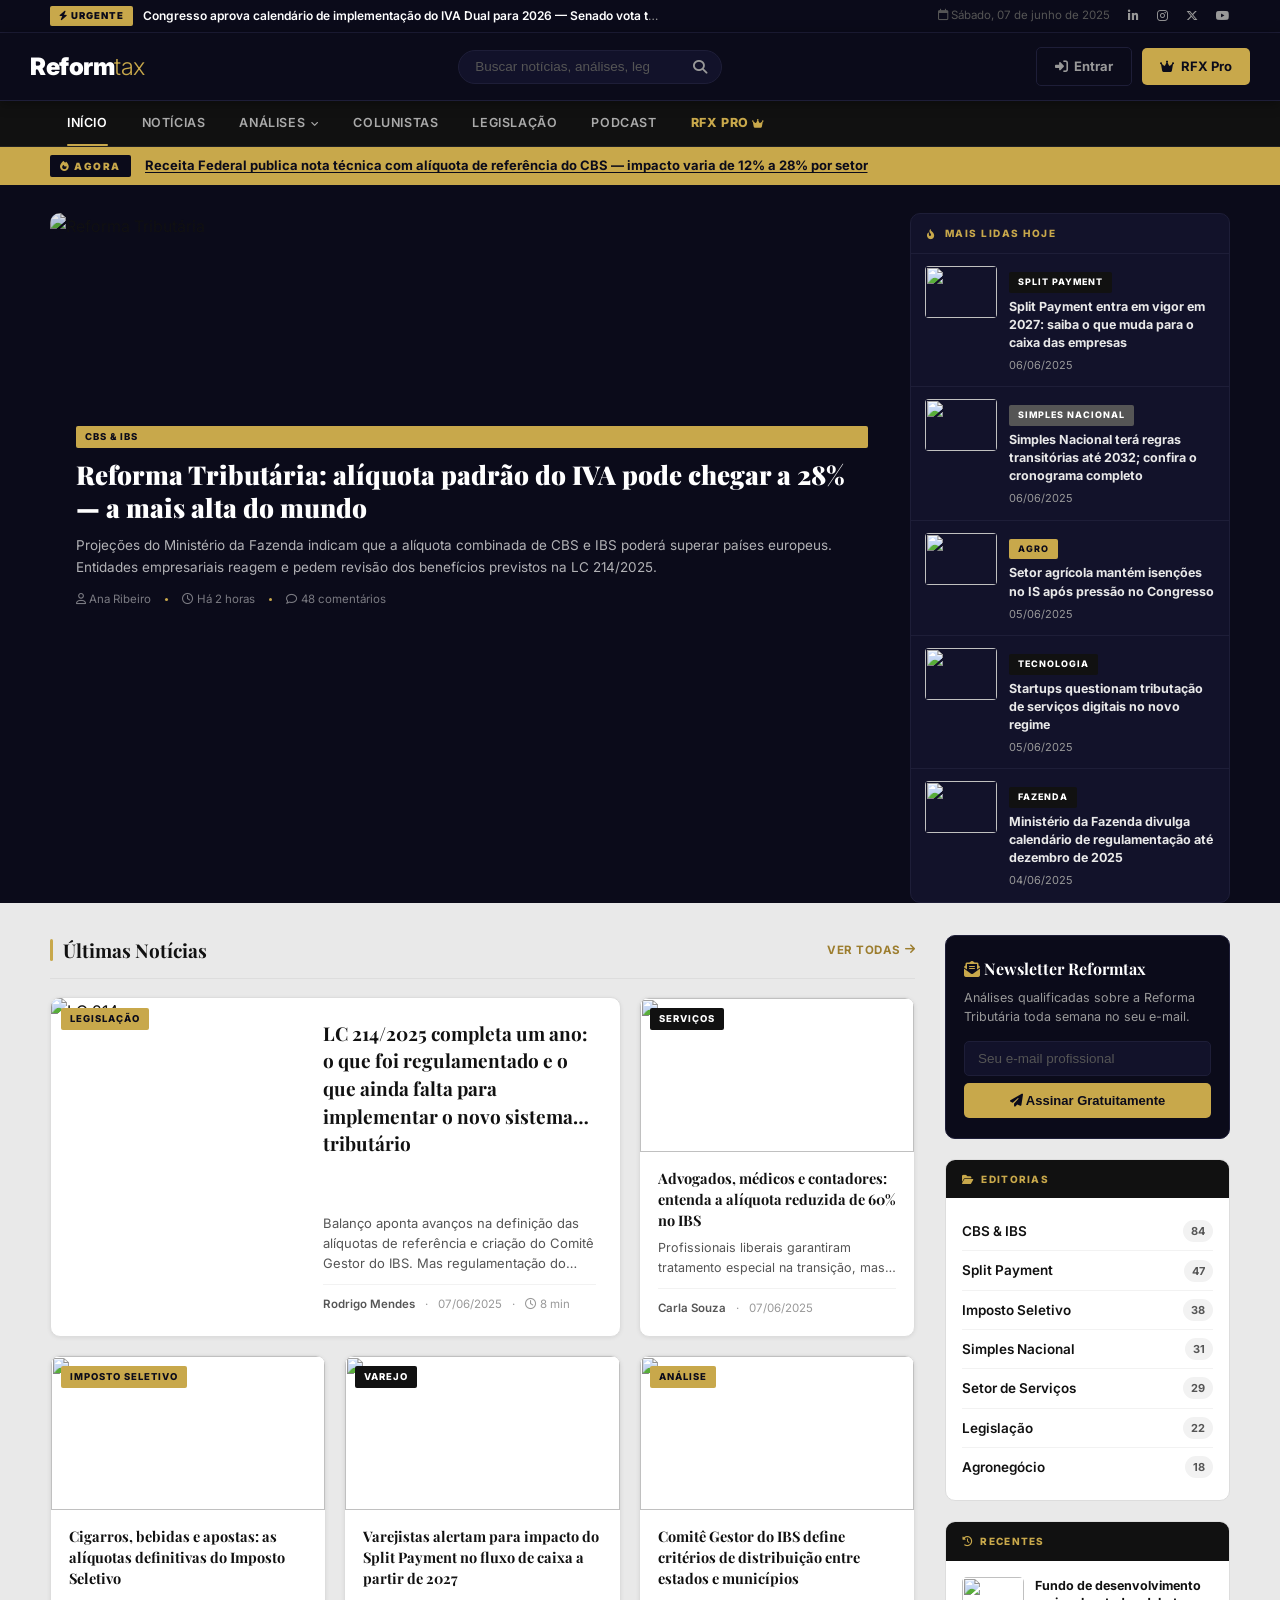
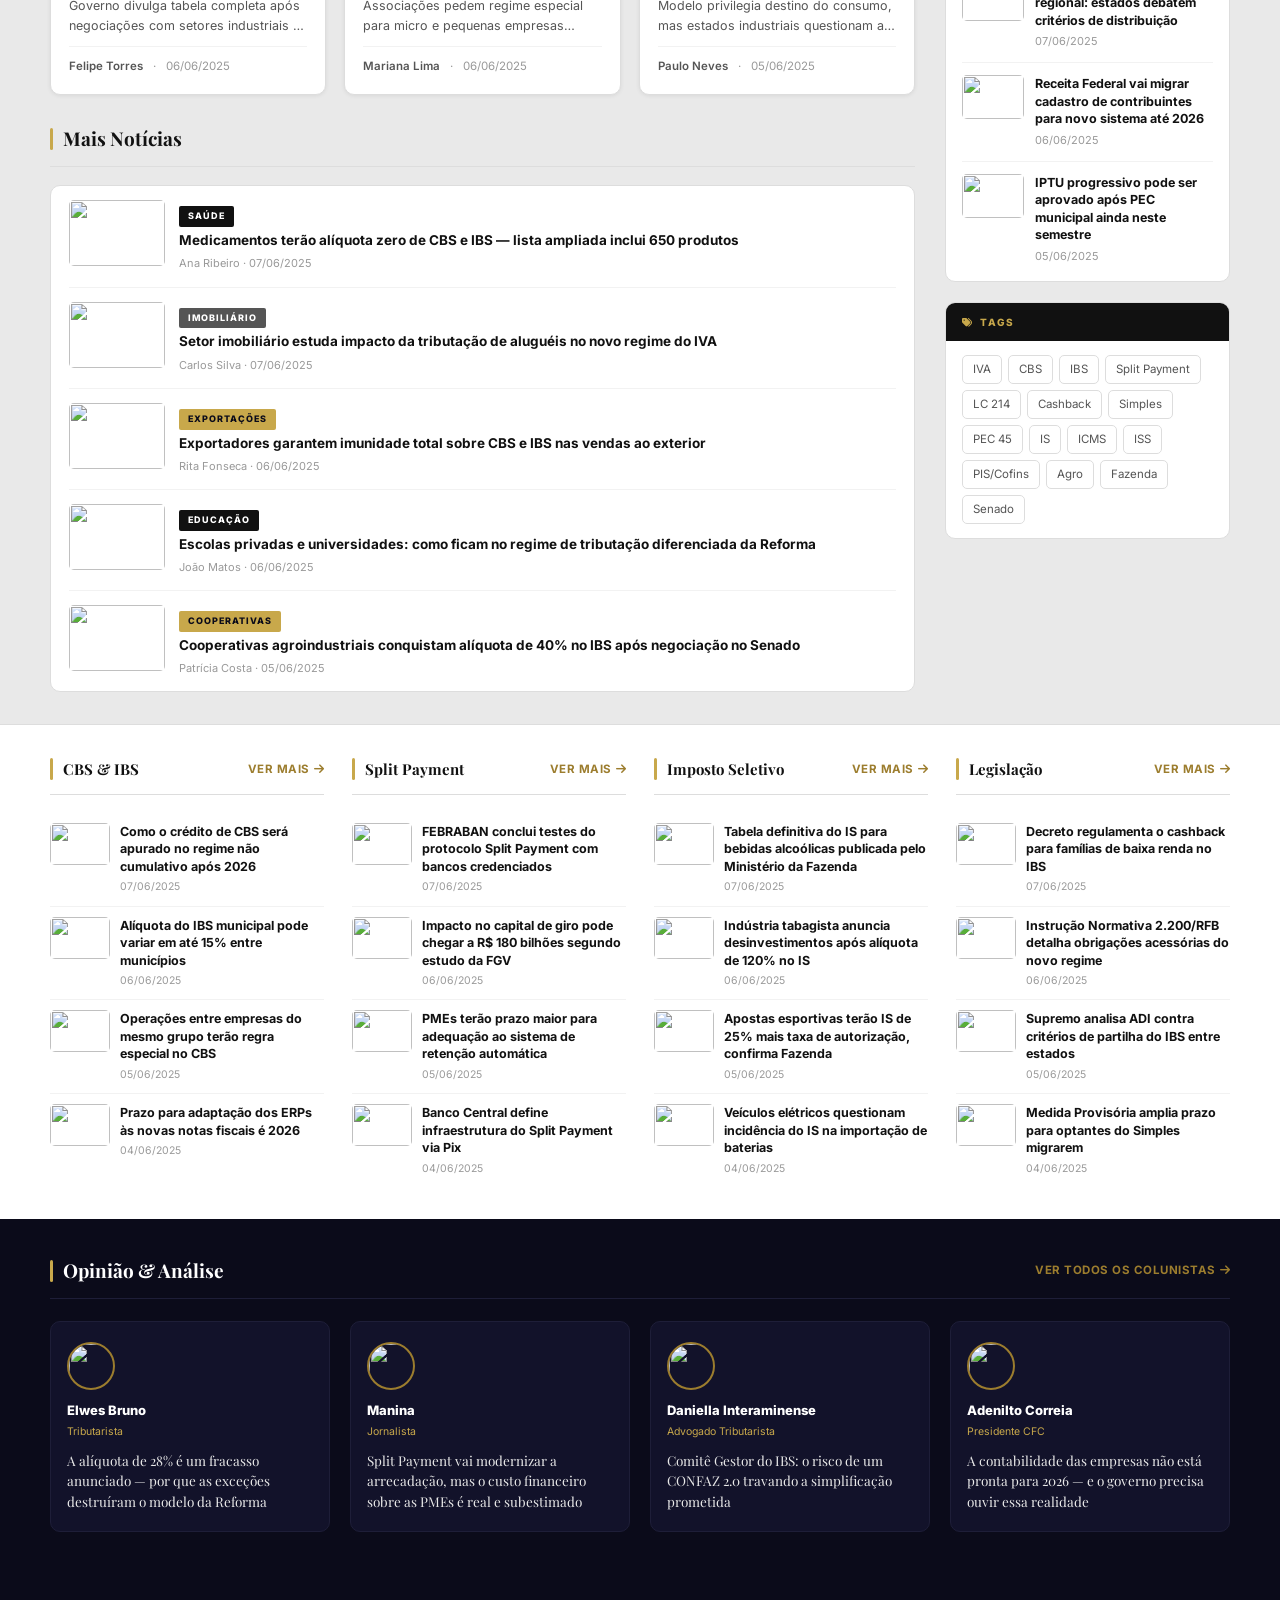
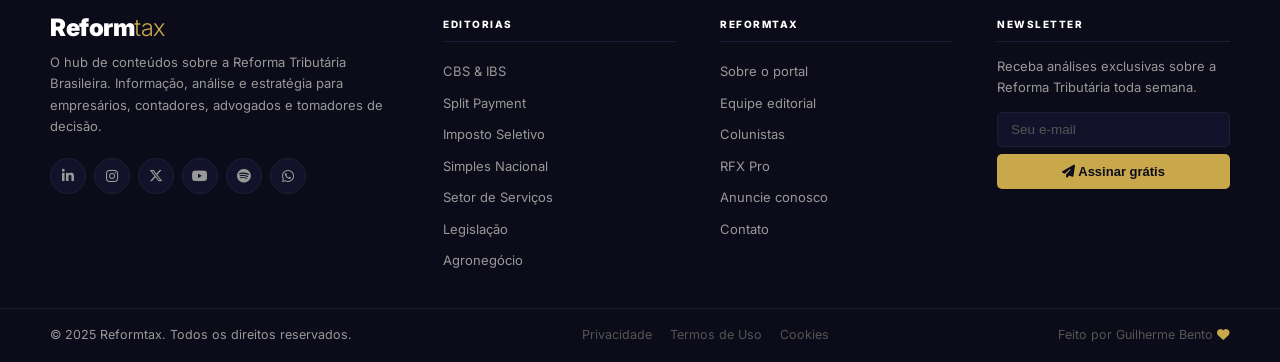
==== index.html @ ef2765dc "fix: adiciona index.html para Vercel reconhecer pagina inicial Co-Authored-By: Claude Sonnet 4.6 <no" ====
<!DOCTYPE html>
<html lang="pt-BR">
<head>
<meta charset="UTF-8">
<meta name="viewport" content="width=device-width, initial-scale=1.0">
<title>Reformtax — Portal de Notícias</title>
<link rel="preconnect" href="https://fonts.googleapis.com">
<link href="https://fonts.googleapis.com/css2?family=Inter:ital,wght@0,300;0,400;0,500;0,600;0,700;0,900;1,400&family=Playfair+Display:wght@700;900&display=swap" rel="stylesheet">
<link rel="stylesheet" href="https://cdnjs.cloudflare.com/ajax/libs/font-awesome/6.5.0/css/all.min.css">
<style>

/* ============================================================
   TOKENS — Reformtax
   ============================================================ */
:root {
  --navy:         #0b0b1a;   /* fundo escuro principal    */
  --navy-card:    #12122a;   /* cards escuros             */
  --navy-border:  #1e1e38;   /* bordas escuras            */
  --navy-hover:   #16163080; /* hover escuro              */
  --dark:         #111111;   /* texto escuro / fundo alt  */
  --light:        #e9e9e9;   /* fundo claro de seções     */
  --white:        #ffffff;   /* cards claros              */
  --gold:         #c8a84b;   /* acento dourado            */
  --gold-light:   #e0c070;
  --gold-dark:    #9c7d2e;
  --gold-bg:      #fdf6e3;

  --gray-50:      #fafafa;
  --gray-100:     #f2f2f2;
  --gray-200:     #ddd;
  --gray-400:     #999;
  --gray-600:     #555;

  --font-sans:  'Inter', sans-serif;
  --font-serif: 'Playfair Display', serif;
  --max:        1220px;
  --r:          5px;
  --r-lg:       10px;
  --sh:         0 1px 4px rgba(0,0,0,.07);
  --sh-md:      0 4px 18px rgba(0,0,0,.11);
  --t:          .18s ease;
}

/* ============================================================
   RESET
   ============================================================ */
*, *::before, *::after { box-sizing: border-box; margin: 0; padding: 0; }
html { scroll-behavior: smooth; }
body { font-family: var(--font-sans); font-size: 16px; line-height: 1.65; color: var(--dark); background: var(--light); }
a { text-decoration: none; color: inherit; transition: color var(--t); }
img { display: block; max-width: 100%; height: auto; }
ul { list-style: none; }

.container { width: 100%; max-width: var(--max); margin-inline: auto; padding-inline: 20px; }

/* ============================================================
   LOGO
   ============================================================ */
.logo {
  font-family: var(--font-sans);
  font-size: 24px; line-height: 1; letter-spacing: -.5px;
  display: inline-flex; align-items: baseline; gap: 0;
}
.logo-bold { font-weight: 900; color: var(--white); }
.logo-thin { font-weight: 300; color: var(--gold); }

/* ============================================================
   TOP BAR
   ============================================================ */
.topbar {
  background: var(--navy);
  border-bottom: 1px solid var(--navy-border);
  padding: 6px 0; font-size: 12px; color: var(--gray-400);
}
.topbar .inner { display: flex; justify-content: space-between; align-items: center; gap: 16px; }
.ticker { display: flex; align-items: center; gap: 10px; overflow: hidden; flex: 1; }
.ticker-badge {
  background: var(--gold); color: var(--navy);
  font-size: 9.5px; font-weight: 900; letter-spacing: 1px;
  text-transform: uppercase; padding: 2px 9px; border-radius: 2px; white-space: nowrap;
}
.ticker-text { white-space: nowrap; overflow: hidden; text-overflow: ellipsis; max-width: 520px; }
.ticker-text a { color: var(--white); font-weight: 600; }
.topbar-right { display: flex; align-items: center; gap: 18px; white-space: nowrap; }
.topbar-right a { color: var(--gray-400); font-size: 12px; transition: color var(--t); }
.topbar-right a:hover { color: var(--gold); }
.topbar-date { color: var(--gray-600); font-size: 11.5px; }

/* ============================================================
   HEADER
   ============================================================ */
.site-header {
  background: var(--navy);
  position: sticky; top: 0; z-index: 999;
  border-bottom: 1px solid var(--navy-border);
  box-shadow: 0 2px 12px rgba(0,0,0,.4);
}
.header-inner {
  display: flex; align-items: center;
  justify-content: space-between; padding: 14px 0; gap: 20px;
}
.header-right { display: flex; align-items: center; gap: 10px; }

.search-form {
  display: flex; align-items: center;
  background: var(--navy-card);
  border: 1px solid var(--navy-border); border-radius: 24px; overflow: hidden;
  transition: border-color var(--t);
}
.search-form:focus-within { border-color: var(--gold-dark); }
.search-form input {
  background: none; border: none; outline: none;
  color: var(--white); font-size: 13.5px;
  padding: 8px 16px; width: 220px;
}
.search-form input::placeholder { color: var(--gray-600); }
.search-form button {
  background: none; border: none; color: var(--gray-400);
  padding: 8px 14px; cursor: pointer; font-size: 14px;
}
.search-form button:hover { color: var(--gold); }

.btn {
  display: inline-flex; align-items: center; gap: 6px;
  padding: 8px 18px; border-radius: var(--r);
  font-size: 13px; font-weight: 700; cursor: pointer;
  border: none; transition: all var(--t); white-space: nowrap;
}
.btn-gold { background: var(--gold); color: var(--navy); }
.btn-gold:hover { background: var(--gold-light); transform: translateY(-1px); box-shadow: 0 4px 12px rgba(200,168,75,.35); }
.btn-ghost { background: transparent; color: var(--gray-400); border: 1px solid var(--navy-border); }
.btn-ghost:hover { border-color: var(--gray-400); color: var(--white); }

/* ============================================================
   NAV
   ============================================================ */
.nav-bar {
  background: var(--dark);
  border-bottom: 1px solid #222;
}
.main-nav { display: flex; align-items: center; }
.main-nav > li { position: relative; }
.main-nav > li > a {
  display: block; color: #aaa;
  padding: 12px 17px;
  font-size: 12.5px; font-weight: 600;
  text-transform: uppercase; letter-spacing: .6px;
  transition: color var(--t);
}
.main-nav > li > a:hover,
.main-nav > li.active > a { color: var(--white); }
.main-nav > li.active > a {
  position: relative; color: var(--white);
}
.main-nav > li.active > a::after {
  content: '';
  position: absolute; bottom: 0; left: 17px; right: 17px;
  height: 2px; background: var(--gold); border-radius: 2px;
}
.main-nav > li:hover .sub-nav { opacity: 1; visibility: visible; transform: translateY(0); }
.sub-nav {
  position: absolute; top: 100%; left: 0;
  background: var(--navy-card); border: 1px solid var(--navy-border);
  border-top: 2px solid var(--gold); min-width: 200px;
  opacity: 0; visibility: hidden; transform: translateY(8px);
  transition: all var(--t); z-index: 200;
  box-shadow: 0 8px 28px rgba(0,0,0,.5);
}
.sub-nav li a {
  display: block; color: var(--gray-400); padding: 10px 16px;
  font-size: 13px; text-transform: none; letter-spacing: 0;
  border-bottom: 1px solid var(--navy-border); transition: all var(--t);
}
.sub-nav li:last-child a { border-bottom: none; }
.sub-nav li a:hover { color: var(--gold-light); padding-left: 22px; }

/* ============================================================
   BREAKING BAR
   ============================================================ */
.breaking-bar { background: var(--gold); padding: 8px 0; }
.breaking-bar .inner { display: flex; gap: 14px; align-items: center; }
.breaking-lbl {
  font-size: 10px; font-weight: 900; letter-spacing: 1.5px;
  text-transform: uppercase; background: var(--navy); color: var(--gold);
  padding: 3px 10px; border-radius: 2px; white-space: nowrap;
}
.breaking-txt {
  font-size: 13px; font-weight: 700; color: var(--navy);
  white-space: nowrap; overflow: hidden; text-overflow: ellipsis;
}
.breaking-txt a { color: var(--navy); text-decoration: underline; text-underline-offset: 2px; }

/* ============================================================
   HERO — CONTIDO NO CONTAINER
   ============================================================ */
.hero-section { background: var(--navy); padding: 28px 0 0; }
.hero-grid {
  display: grid;
  grid-template-columns: 1fr 320px;
  gap: 16px;
  align-items: start;
}

/* Post principal */
.hero-main {
  position: relative; overflow: hidden;
  border-radius: var(--r-lg);
  height: 420px;
}
.hero-main-img {
  width: 100%; height: 100%;
  object-fit: cover;
  transition: transform .5s ease;
}
.hero-main:hover .hero-main-img { transform: scale(1.03); }
.hero-main-overlay {
  position: absolute; inset: 0;
  background: linear-gradient(to top, rgba(11,11,26,.96) 0%, rgba(11,11,26,.45) 50%, rgba(11,11,26,.1) 100%);
  display: flex; flex-direction: column; justify-content: flex-end;
  padding: 28px 26px 24px;
}
.hero-tag { margin-bottom: 10px; }
.hero-title {
  font-family: var(--font-serif);
  font-size: 26px; font-weight: 900; line-height: 1.3;
  color: var(--white); margin-bottom: 10px;
}
.hero-title a { color: var(--white); }
.hero-title a:hover { color: var(--gold-light); }
.hero-excerpt {
  font-size: 13.5px; color: rgba(233,233,233,.75);
  line-height: 1.6; margin-bottom: 12px;
  display: -webkit-box; -webkit-line-clamp: 2; -webkit-box-orient: vertical; overflow: hidden;
}
.hero-meta {
  display: flex; gap: 14px; font-size: 11.5px;
  color: rgba(233,233,233,.5); align-items: center;
}
.hero-dot { width: 3px; height: 3px; background: var(--gold); border-radius: 50%; }

/* Hero lista lateral */
.hero-side {
  background: var(--navy-card);
  border: 1px solid var(--navy-border);
  border-radius: var(--r-lg); overflow: hidden;
}
.hero-side-hd {
  padding: 11px 16px;
  font-size: 10px; font-weight: 800; letter-spacing: 1.5px;
  text-transform: uppercase; color: var(--gold);
  border-bottom: 1px solid var(--navy-border);
  display: flex; align-items: center; gap: 8px;
}
.hero-side-item {
  display: flex; gap: 12px; padding: 12px 14px;
  border-bottom: 1px solid var(--navy-border);
  transition: background var(--t); cursor: pointer;
}
.hero-side-item:last-child { border-bottom: none; }
.hero-side-item:hover { background: rgba(200,168,75,.06); }
.hero-side-thumb {
  width: 72px; height: 52px;
  object-fit: cover; border-radius: 4px; flex-shrink: 0;
}
.hero-side-body { flex: 1; min-width: 0; }
.hero-side-body h4 {
  font-size: 12.5px; font-weight: 700; line-height: 1.45;
  color: var(--light);
  display: -webkit-box; -webkit-line-clamp: 3; -webkit-box-orient: vertical; overflow: hidden;
}
.hero-side-body h4:hover { color: var(--gold-light); }
.hero-side-meta { font-size: 11px; color: var(--gray-400); margin-top: 4px; }

/* ============================================================
   TAGS
   ============================================================ */
.tag {
  display: inline-flex; align-items: center;
  font-size: 9.5px; font-weight: 800; letter-spacing: 1px;
  text-transform: uppercase; padding: 3px 9px; border-radius: 2px;
  background: var(--dark); color: var(--white);
}
.tag-gold { background: var(--gold); color: var(--navy); }
.tag-navy { background: var(--navy); color: var(--gold); border: 1px solid var(--navy-border); }
.tag-gray { background: var(--gray-600); color: var(--white); }
.tag-outline { background: transparent; border: 1px solid var(--gray-200); color: var(--gray-600); }

/* ============================================================
   SECTION HEADER
   ============================================================ */
.sec-head {
  display: flex; align-items: center; justify-content: space-between;
  margin-bottom: 18px; padding-bottom: 12px;
  border-bottom: 1px solid var(--gray-200);
}
.sec-title {
  font-family: var(--font-serif);
  font-size: 19px; font-weight: 700; color: var(--dark);
  display: flex; align-items: center; gap: 10px;
}
.sec-title::before {
  content: ''; display: inline-block;
  width: 3px; height: 22px;
  background: var(--gold); border-radius: 2px;
}
.sec-link {
  font-size: 11.5px; font-weight: 700; color: var(--gold-dark);
  display: flex; align-items: center; gap: 4px;
  text-transform: uppercase; letter-spacing: .5px;
}
.sec-link:hover { color: var(--gold); }

/* Dark section header */
.sec-head-dark { border-color: var(--navy-border); }
.sec-head-dark .sec-title { color: var(--white); }

/* ============================================================
   NEWS SECTION
   ============================================================ */
.news-section { padding: 32px 0; }
.news-layout { display: grid; grid-template-columns: 1fr 285px; gap: 30px; }

/* Cards */
.news-grid { display: grid; grid-template-columns: repeat(3, 1fr); gap: 18px; }

.card {
  background: var(--white);
  border-radius: var(--r-lg); overflow: hidden;
  box-shadow: var(--sh);
  border: 1px solid var(--gray-200);
  transition: box-shadow var(--t), transform var(--t);
  display: flex; flex-direction: column;
}
.card:hover { box-shadow: var(--sh-md); transform: translateY(-3px); }

.card-thumb { position: relative; overflow: hidden; aspect-ratio: 16/9; }
.card-thumb img { width: 100%; height: 100%; object-fit: cover; transition: transform .35s ease; }
.card:hover .card-thumb img { transform: scale(1.06); }
.card-thumb .tag { position: absolute; top: 10px; left: 10px; }

.card-body { padding: 16px 18px 18px; flex: 1; display: flex; flex-direction: column; }
.card-title {
  font-family: var(--font-serif);
  font-size: 14.5px; font-weight: 700; line-height: 1.45;
  color: var(--dark); margin-bottom: 7px; flex: 1;
  display: -webkit-box; -webkit-line-clamp: 3; -webkit-box-orient: vertical; overflow: hidden;
}
.card-title a:hover { color: var(--gold-dark); }
.card-excerpt {
  font-size: 12.5px; color: var(--gray-600); line-height: 1.55; margin-bottom: 11px;
  display: -webkit-box; -webkit-line-clamp: 2; -webkit-box-orient: vertical; overflow: hidden;
}
.card-meta {
  display: flex; gap: 10px; font-size: 11.5px; color: var(--gray-400);
  padding-top: 10px; border-top: 1px solid var(--gray-100); margin-top: auto;
}
.card-meta strong { color: var(--gray-600); font-weight: 600; }

/* Featured card (wide) */
.card-wide {
  grid-column: span 2;
  flex-direction: row;
}
.card-wide .card-thumb { aspect-ratio: unset; flex: 1; min-height: 210px; max-height: 260px; }
.card-wide .card-thumb img { height: 100%; }
.card-wide .card-body { flex: 1.1; padding: 22px 24px; }
.card-wide .card-title { font-size: 19px; -webkit-line-clamp: 4; }
.card-wide .card-excerpt { -webkit-line-clamp: 3; font-size: 13px; }

/* ============================================================
   LIST ITEMS
   ============================================================ */
.list-wrap { background: var(--white); border-radius: var(--r-lg); border: 1px solid var(--gray-200); padding: 0 18px; }
.list-item { display: flex; gap: 14px; padding: 14px 0; border-bottom: 1px solid var(--gray-100); }
.list-item:last-child { border-bottom: none; }
.list-item-img { width: 96px; height: 66px; object-fit: cover; border-radius: var(--r); flex-shrink: 0; }
.list-item-body { flex: 1; min-width: 0; }
.list-item-title {
  font-size: 13.5px; font-weight: 700; line-height: 1.42; color: var(--dark);
  transition: color var(--t); margin: 4px 0 4px;
  display: -webkit-box; -webkit-line-clamp: 2; -webkit-box-orient: vertical; overflow: hidden;
}
.list-item:hover .list-item-title { color: var(--gold-dark); }
.list-item-meta { font-size: 11px; color: var(--gray-400); }

/* ============================================================
   SIDEBAR
   ============================================================ */
.sidebar { display: flex; flex-direction: column; gap: 20px; }

.widget { background: var(--white); border-radius: var(--r-lg); border: 1px solid var(--gray-200); overflow: hidden; }
.widget-hd {
  padding: 11px 16px;
  font-size: 10px; font-weight: 800; letter-spacing: 1.3px;
  text-transform: uppercase;
  background: var(--dark); color: var(--gold);
  display: flex; align-items: center; gap: 7px;
}
.widget-body { padding: 14px 16px; }

/* Newsletter */
.nl-widget {
  background: var(--navy);
  border: 1px solid var(--navy-border);
  border-radius: var(--r-lg); padding: 20px 18px; color: var(--white);
}
.nl-widget h3 { font-family: var(--font-serif); font-size: 16px; font-weight: 700; margin-bottom: 6px; }
.nl-widget p { font-size: 12.5px; color: var(--gray-400); margin-bottom: 14px; line-height: 1.55; }
.nl-form { display: flex; flex-direction: column; gap: 7px; }
.nl-form input {
  width: 100%; padding: 9px 13px;
  background: var(--navy-card); border: 1px solid var(--navy-border);
  border-radius: var(--r); color: var(--white); font-size: 13.5px; outline: none;
}
.nl-form input::placeholder { color: var(--gray-600); }
.nl-form input:focus { border-color: var(--gold-dark); }
.nl-form button {
  padding: 10px; background: var(--gold); color: var(--navy);
  border: none; border-radius: var(--r);
  font-size: 13px; font-weight: 800; cursor: pointer; transition: background var(--t);
}
.nl-form button:hover { background: var(--gold-light); }

/* Cat list */
.cat-item {
  display: flex; justify-content: space-between; align-items: center;
  padding: 8px 0; border-bottom: 1px solid var(--gray-100); font-size: 13.5px;
}
.cat-item:last-child { border-bottom: none; }
.cat-item a { font-weight: 600; color: var(--dark); transition: color var(--t); }
.cat-item a:hover { color: var(--gold-dark); }
.cat-count { font-size: 11px; font-weight: 700; background: var(--gray-100); color: var(--gray-600); padding: 2px 8px; border-radius: 12px; }

/* Tag cloud */
.tag-cloud { display: flex; flex-wrap: wrap; gap: 6px; }
.tag-cloud a {
  font-size: 11.5px; padding: 4px 10px;
  border: 1px solid var(--gray-200); border-radius: var(--r);
  color: var(--gray-600); transition: all var(--t);
}
.tag-cloud a:hover { border-color: var(--gold); color: var(--gold-dark); background: var(--gold-bg); }

/* Sidebar recent */
.side-recent { display: flex; gap: 11px; padding: 12px 0; border-bottom: 1px solid var(--gray-100); }
.side-recent:last-child { border-bottom: none; }
.side-recent img { width: 62px; height: 44px; object-fit: cover; border-radius: var(--r); flex-shrink: 0; }
.side-recent-title { font-size: 12.5px; font-weight: 700; color: var(--dark); line-height: 1.4; }
.side-recent-title:hover { color: var(--gold-dark); }
.side-recent-date { font-size: 11px; color: var(--gray-400); margin-top: 3px; }

/* ============================================================
   CAT STRIP
   ============================================================ */
.cat-strip { background: var(--white); padding: 32px 0; border-top: 1px solid var(--gray-200); }
.cat-strip-grid { display: grid; grid-template-columns: repeat(4, 1fr); gap: 28px; }

.mini-item { display: flex; gap: 10px; padding: 10px 0; border-bottom: 1px solid var(--gray-100); }
.mini-item:last-child { border-bottom: none; }
.mini-img { width: 60px; height: 42px; object-fit: cover; border-radius: var(--r); flex-shrink: 0; }
.mini-title { font-size: 12.5px; font-weight: 700; line-height: 1.4; color: var(--dark); transition: color var(--t); display: -webkit-box; -webkit-line-clamp: 3; -webkit-box-orient: vertical; overflow: hidden; }
.mini-title:hover { color: var(--gold-dark); }
.mini-date { font-size: 10.5px; color: var(--gray-400); margin-top: 3px; }

/* ============================================================
   COLUNISTAS
   ============================================================ */
.opinion-section { background: var(--navy); padding: 36px 0; }
.opinion-grid { display: grid; grid-template-columns: repeat(4, 1fr); gap: 20px; }
.opinion-card {
  background: var(--navy-card); border: 1px solid var(--navy-border);
  border-radius: var(--r-lg); padding: 20px 16px;
  transition: border-color var(--t), transform var(--t);
}
.opinion-card:hover { border-color: var(--gold-dark); transform: translateY(-2px); }
.oc-avatar { width: 48px; height: 48px; border-radius: 50%; object-fit: cover; border: 2px solid var(--gold-dark); margin-bottom: 10px; }
.oc-author { font-size: 13px; font-weight: 800; color: var(--white); margin-bottom: 1px; }
.oc-role   { font-size: 10.5px; color: var(--gold); margin-bottom: 10px; }
.oc-title  { font-family: var(--font-serif); font-size: 13.5px; line-height: 1.5; color: var(--light); }
.oc-title a:hover { color: var(--gold-light); }

/* ============================================================
   FOOTER
   ============================================================ */
.site-footer { background: var(--navy); color: var(--gray-400); }
.footer-body { padding: 48px 0 32px; border-bottom: 1px solid var(--navy-border); }
.footer-grid { display: grid; grid-template-columns: 1.5fr repeat(3, 1fr); gap: 44px; }
.footer-brand .logo { margin-bottom: 12px; display: block; }
.footer-brand p { font-size: 13px; line-height: 1.65; margin-bottom: 20px; }
.social-row { display: flex; gap: 8px; }
.soc-btn {
  width: 36px; height: 36px; border-radius: 50%;
  background: var(--navy-card); border: 1px solid var(--navy-border);
  display: flex; align-items: center; justify-content: center;
  color: var(--gray-400); font-size: 14px; transition: all var(--t);
}
.soc-btn:hover { background: var(--gold); border-color: var(--gold); color: var(--navy); transform: translateY(-2px); }
.footer-col h4 {
  font-size: 10px; font-weight: 800; letter-spacing: 1.5px; text-transform: uppercase;
  color: var(--white); margin-bottom: 14px; padding-bottom: 9px;
  border-bottom: 1px solid var(--navy-border);
}
.footer-col li a {
  font-size: 13px; color: var(--gray-400); display: block;
  padding: 5px 0; transition: all var(--t);
}
.footer-col li a:hover { color: var(--gold-light); padding-left: 5px; }
.footer-bottom {
  padding: 16px 0;
  display: flex; justify-content: space-between; align-items: center;
  font-size: 12.5px; gap: 12px;
}
.footer-bottom a { color: var(--gray-600); }
.footer-bottom a:hover { color: var(--gold-light); }
.footer-links { display: flex; gap: 18px; }

/* ============================================================
   BACK TO TOP
   ============================================================ */
#btt {
  position: fixed; bottom: 26px; right: 22px; z-index: 999;
  width: 40px; height: 40px; border-radius: 50%;
  background: var(--gold); color: var(--navy);
  border: none; cursor: pointer; font-size: 14px;
  display: flex; align-items: center; justify-content: center;
  box-shadow: 0 4px 12px rgba(200,168,75,.4);
  opacity: 0; transition: opacity .3s, transform .3s; transform: translateY(10px);
}
#btt.vis { opacity: 1; transform: translateY(0); }

/* ============================================================
   RESPONSIVE
   ============================================================ */
@media (max-width: 1080px) {
  .hero-grid { grid-template-columns: 1fr 290px; }
  .news-grid { grid-template-columns: repeat(2, 1fr); }
  .card-wide { grid-column: span 1; flex-direction: column; }
  .card-wide .card-thumb { min-height: unset; aspect-ratio: 16/9; max-height: unset; }
  .cat-strip-grid, .opinion-grid { grid-template-columns: repeat(2, 1fr); }
  .footer-grid { grid-template-columns: 1fr 1fr; }
}
@media (max-width: 768px) {
  .hero-grid { grid-template-columns: 1fr; }
  .hero-side { display: none; }
  .news-layout { grid-template-columns: 1fr; }
  .topbar-right, .search-form, .btn-ghost { display: none; }
  .cat-strip-grid { grid-template-columns: 1fr 1fr; }
  .opinion-grid { grid-template-columns: 1fr 1fr; }
}
@media (max-width: 480px) {
  .news-grid { grid-template-columns: 1fr; }
  .cat-strip-grid, .opinion-grid, .footer-grid { grid-template-columns: 1fr; }
  .hero-main { height: 280px; }
  .hero-title { font-size: 19px; }
}

</style>
</head>
<body>

<!-- ===== TOP BAR ===== -->
<div class="topbar">
  <div class="container inner">
    <div class="ticker">
      <span class="ticker-badge"><i class="fa-solid fa-bolt"></i> Urgente</span>
      <span class="ticker-text">
        <a href="#">Congresso aprova calendário de implementação do IVA Dual para 2026 — Senado vota texto final amanhã</a>
      </span>
    </div>
    <div class="topbar-right">
      <span class="topbar-date"><i class="fa-regular fa-calendar"></i> Sábado, 07 de junho de 2025</span>
      <a href="#" title="LinkedIn"><i class="fa-brands fa-linkedin-in"></i></a>
      <a href="#" title="Instagram"><i class="fa-brands fa-instagram"></i></a>
      <a href="#" title="X / Twitter"><i class="fa-brands fa-x-twitter"></i></a>
      <a href="#" title="YouTube"><i class="fa-brands fa-youtube"></i></a>
    </div>
  </div>
</div>

<!-- ===== HEADER ===== -->
<header class="site-header">
  <div class="container header-inner">
    <a href="#" class="logo">
      <span class="logo-bold">Reform</span><span class="logo-thin">tax</span>
    </a>
    <form class="search-form" onsubmit="return false;">
      <input type="search" placeholder="Buscar notícias, análises, legislação...">
      <button type="submit"><i class="fa-solid fa-magnifying-glass"></i></button>
    </form>
    <div class="header-right">
      <a href="#" class="btn btn-ghost"><i class="fa-solid fa-right-to-bracket"></i> Entrar</a>
      <a href="#" class="btn btn-gold"><i class="fa-solid fa-crown"></i> RFX Pro</a>
    </div>
  </div>
</header>

<!-- ===== NAV ===== -->
<nav class="nav-bar">
  <div class="container">
    <ul class="main-nav">
      <li class="active"><a href="#">Início</a></li>
      <li><a href="#">Notícias</a></li>
      <li>
        <a href="#">Análises <i class="fa-solid fa-angle-down" style="font-size:9px;margin-left:2px;"></i></a>
        <ul class="sub-nav">
          <li><a href="#">CBS &amp; IBS</a></li>
          <li><a href="#">Imposto Seletivo</a></li>
          <li><a href="#">Split Payment</a></li>
          <li><a href="#">Cashback Fiscal</a></li>
        </ul>
      </li>
      <li><a href="#">Colunistas</a></li>
      <li><a href="#">Legislação</a></li>
      <li><a href="#">Podcast</a></li>
      <li>
        <a href="#" style="color:var(--gold);font-weight:800;">
          RFX Pro <i class="fa-solid fa-crown" style="font-size:10px;"></i>
        </a>
      </li>
    </ul>
  </div>
</nav>

<!-- ===== BREAKING ===== -->
<div class="breaking-bar">
  <div class="container inner">
    <span class="breaking-lbl"><i class="fa-solid fa-fire"></i> Agora</span>
    <span class="breaking-txt">
      <a href="#">Receita Federal publica nota técnica com alíquota de referência do CBS — impacto varia de 12% a 28% por setor</a>
    </span>
  </div>
</div>

<!-- ===== HERO (contido no container) ===== -->
<section class="hero-section">
  <div class="container">
    <div class="hero-grid">

      <!-- Destaque principal -->
      <div class="hero-main">
        <img
          class="hero-main-img"
          src="https://images.unsplash.com/photo-1554224155-6726b3ff858f?w=900&q=80&auto=format&fit=crop"
          alt="Reforma Tributária"
          loading="eager">
        <div class="hero-main-overlay">
          <span class="tag tag-gold hero-tag">CBS &amp; IBS</span>
          <h2 class="hero-title">
            <a href="#">Reforma Tributária: alíquota padrão do IVA pode chegar a 28% — a mais alta do mundo</a>
          </h2>
          <p class="hero-excerpt">Projeções do Ministério da Fazenda indicam que a alíquota combinada de CBS e IBS poderá superar países europeus. Entidades empresariais reagem e pedem revisão dos benefícios previstos na LC 214/2025.</p>
          <div class="hero-meta">
            <span><i class="fa-regular fa-user"></i> Ana Ribeiro</span>
            <span class="hero-dot"></span>
            <span><i class="fa-regular fa-clock"></i> Há 2 horas</span>
            <span class="hero-dot"></span>
            <span><i class="fa-regular fa-comment"></i> 48 comentários</span>
          </div>
        </div>
      </div>

      <!-- Mais lidas -->
      <aside class="hero-side">
        <div class="hero-side-hd"><i class="fa-solid fa-fire-flame-curved"></i> Mais Lidas Hoje</div>

        <a href="#" class="hero-side-item">
          <img class="hero-side-thumb" src="https://images.unsplash.com/photo-1486406146926-c627a92ad1ab?w=200&q=75&auto=format&fit=crop" alt="">
          <div class="hero-side-body">
            <span class="tag" style="font-size:9px;margin-bottom:5px;display:inline-flex;">Split Payment</span>
            <h4>Split Payment entra em vigor em 2027: saiba o que muda para o caixa das empresas</h4>
            <div class="hero-side-meta">06/06/2025</div>
          </div>
        </a>

        <a href="#" class="hero-side-item">
          <img class="hero-side-thumb" src="https://images.unsplash.com/photo-1507003211169-0a1dd7228f2d?w=200&q=75&auto=format&fit=crop" alt="">
          <div class="hero-side-body">
            <span class="tag tag-gray" style="font-size:9px;margin-bottom:5px;display:inline-flex;">Simples Nacional</span>
            <h4>Simples Nacional terá regras transitórias até 2032; confira o cronograma completo</h4>
            <div class="hero-side-meta">06/06/2025</div>
          </div>
        </a>

        <a href="#" class="hero-side-item">
          <img class="hero-side-thumb" src="https://images.unsplash.com/photo-1625246333195-78d9c38ad449?w=200&q=75&auto=format&fit=crop" alt="">
          <div class="hero-side-body">
            <span class="tag tag-gold" style="font-size:9px;margin-bottom:5px;display:inline-flex;">Agro</span>
            <h4>Setor agrícola mantém isenções no IS após pressão no Congresso</h4>
            <div class="hero-side-meta">05/06/2025</div>
          </div>
        </a>

        <a href="#" class="hero-side-item">
          <img class="hero-side-thumb" src="https://images.unsplash.com/photo-1518770660439-4636190af475?w=200&q=75&auto=format&fit=crop" alt="">
          <div class="hero-side-body">
            <span class="tag" style="font-size:9px;margin-bottom:5px;display:inline-flex;">Tecnologia</span>
            <h4>Startups questionam tributação de serviços digitais no novo regime</h4>
            <div class="hero-side-meta">05/06/2025</div>
          </div>
        </a>

        <a href="#" class="hero-side-item">
          <img class="hero-side-thumb" src="https://images.unsplash.com/photo-1450101499163-c8848c66ca85?w=200&q=75&auto=format&fit=crop" alt="">
          <div class="hero-side-body">
            <span class="tag" style="font-size:9px;margin-bottom:5px;display:inline-flex;">Fazenda</span>
            <h4>Ministério da Fazenda divulga calendário de regulamentação até dezembro de 2025</h4>
            <div class="hero-side-meta">04/06/2025</div>
          </div>
        </a>
      </aside>

    </div>
  </div>
</section>

<!-- ===== NEWS SECTION ===== -->
<section class="news-section">
  <div class="container">
    <div class="news-layout">

      <!-- Posts -->
      <main>
        <div class="sec-head">
          <h2 class="sec-title">Últimas Notícias</h2>
          <a href="#" class="sec-link">Ver todas <i class="fa-solid fa-arrow-right"></i></a>
        </div>

        <div class="news-grid">

          <!-- Card destaque largo -->
          <article class="card card-wide">
            <div class="card-thumb">
              <img src="https://images.unsplash.com/photo-1601597111158-2fceff292cdc?w=700&q=80&auto=format&fit=crop" alt="LC 214">
              <span class="tag tag-gold">Legislação</span>
            </div>
            <div class="card-body">
              <h3 class="card-title">
                <a href="#">LC 214/2025 completa um ano: o que foi regulamentado e o que ainda falta para implementar o novo sistema tributário</a>
              </h3>
              <p class="card-excerpt">Balanço aponta avanços na definição das alíquotas de referência e criação do Comitê Gestor do IBS. Mas regulamentação do Split Payment e cashback ainda aguardam decreto presidencial.</p>
              <div class="card-meta">
                <strong>Rodrigo Mendes</strong>
                <span>·</span><span>07/06/2025</span>
                <span>·</span><span><i class="fa-regular fa-clock"></i> 8 min</span>
              </div>
            </div>
          </article>

          <!-- Card normal -->
          <article class="card">
            <div class="card-thumb">
              <img src="https://images.unsplash.com/photo-1521791055366-0d553872952f?w=500&q=75&auto=format&fit=crop" alt="">
              <span class="tag">Serviços</span>
            </div>
            <div class="card-body">
              <h3 class="card-title"><a href="#">Advogados, médicos e contadores: entenda a alíquota reduzida de 60% no IBS</a></h3>
              <p class="card-excerpt">Profissionais liberais garantiram tratamento especial na transição, mas tributação ainda supera o ISS atual.</p>
              <div class="card-meta"><strong>Carla Souza</strong><span>·</span><span>07/06/2025</span></div>
            </div>
          </article>

          <!-- Card normal -->
          <article class="card">
            <div class="card-thumb">
              <img src="https://images.unsplash.com/photo-1567427017947-545c5f8d16ad?w=500&q=75&auto=format&fit=crop" alt="">
              <span class="tag tag-gold">Imposto Seletivo</span>
            </div>
            <div class="card-body">
              <h3 class="card-title"><a href="#">Cigarros, bebidas e apostas: as alíquotas definitivas do Imposto Seletivo</a></h3>
              <p class="card-excerpt">Governo divulga tabela completa após negociações com setores industriais e entidades de saúde pública.</p>
              <div class="card-meta"><strong>Felipe Torres</strong><span>·</span><span>06/06/2025</span></div>
            </div>
          </article>

          <!-- Card normal -->
          <article class="card">
            <div class="card-thumb">
              <img src="https://images.unsplash.com/photo-1441984904996-e0b6ba687e04?w=500&q=75&auto=format&fit=crop" alt="">
              <span class="tag">Varejo</span>
            </div>
            <div class="card-body">
              <h3 class="card-title"><a href="#">Varejistas alertam para impacto do Split Payment no fluxo de caixa a partir de 2027</a></h3>
              <p class="card-excerpt">Associações pedem regime especial para micro e pequenas empresas durante a fase de transição.</p>
              <div class="card-meta"><strong>Mariana Lima</strong><span>·</span><span>06/06/2025</span></div>
            </div>
          </article>

          <!-- Card normal -->
          <article class="card">
            <div class="card-thumb">
              <img src="https://images.unsplash.com/photo-1560472354-b33ff0c44a43?w=500&q=75&auto=format&fit=crop" alt="">
              <span class="tag tag-gold">Análise</span>
            </div>
            <div class="card-body">
              <h3 class="card-title"><a href="#">Comitê Gestor do IBS define critérios de distribuição entre estados e municípios</a></h3>
              <p class="card-excerpt">Modelo privilegia destino do consumo, mas estados industriais questionam a fórmula de partilha aprovada.</p>
              <div class="card-meta"><strong>Paulo Neves</strong><span>·</span><span>05/06/2025</span></div>
            </div>
          </article>

        </div>

        <!-- Lista adicional -->
        <div style="margin-top:28px;">
          <div class="sec-head">
            <h2 class="sec-title">Mais Notícias</h2>
          </div>
          <div class="list-wrap">
            <div class="list-item">
              <img class="list-item-img" src="https://images.unsplash.com/photo-1584308666744-24d5c474f2ae?w=200&q=75&auto=format&fit=crop" alt="">
              <div class="list-item-body">
                <span class="tag" style="font-size:9px;">Saúde</span>
                <div class="list-item-title">Medicamentos terão alíquota zero de CBS e IBS — lista ampliada inclui 650 produtos</div>
                <div class="list-item-meta">Ana Ribeiro · 07/06/2025</div>
              </div>
            </div>
            <div class="list-item">
              <img class="list-item-img" src="https://images.unsplash.com/photo-1560518883-ce09059eeffa?w=200&q=75&auto=format&fit=crop" alt="">
              <div class="list-item-body">
                <span class="tag tag-gray" style="font-size:9px;">Imobiliário</span>
                <div class="list-item-title">Setor imobiliário estuda impacto da tributação de aluguéis no novo regime do IVA</div>
                <div class="list-item-meta">Carlos Silva · 07/06/2025</div>
              </div>
            </div>
            <div class="list-item">
              <img class="list-item-img" src="https://images.unsplash.com/photo-1494412651409-8963ce7935a7?w=200&q=75&auto=format&fit=crop" alt="">
              <div class="list-item-body">
                <span class="tag tag-gold" style="font-size:9px;">Exportações</span>
                <div class="list-item-title">Exportadores garantem imunidade total sobre CBS e IBS nas vendas ao exterior</div>
                <div class="list-item-meta">Rita Fonseca · 06/06/2025</div>
              </div>
            </div>
            <div class="list-item">
              <img class="list-item-img" src="https://images.unsplash.com/photo-1427504494785-3a9ca7044f45?w=200&q=75&auto=format&fit=crop" alt="">
              <div class="list-item-body">
                <span class="tag" style="font-size:9px;">Educação</span>
                <div class="list-item-title">Escolas privadas e universidades: como ficam no regime de tributação diferenciada da Reforma</div>
                <div class="list-item-meta">João Matos · 06/06/2025</div>
              </div>
            </div>
            <div class="list-item" style="border-bottom:none;">
              <img class="list-item-img" src="https://images.unsplash.com/photo-1500382017468-9049fed747ef?w=200&q=75&auto=format&fit=crop" alt="">
              <div class="list-item-body">
                <span class="tag tag-gold" style="font-size:9px;">Cooperativas</span>
                <div class="list-item-title">Cooperativas agroindustriais conquistam alíquota de 40% no IBS após negociação no Senado</div>
                <div class="list-item-meta">Patrícia Costa · 05/06/2025</div>
              </div>
            </div>
          </div>
        </div>

      </main>

      <!-- SIDEBAR -->
      <aside class="sidebar">

        <div class="nl-widget">
          <h3><i class="fa-solid fa-envelope-open-text" style="color:var(--gold);"></i> Newsletter Reformtax</h3>
          <p>Análises qualificadas sobre a Reforma Tributária toda semana no seu e-mail.</p>
          <form class="nl-form" onsubmit="return false;">
            <input type="email" placeholder="Seu e-mail profissional">
            <button type="submit"><i class="fa-solid fa-paper-plane"></i> Assinar Gratuitamente</button>
          </form>
        </div>

        <div class="widget">
          <div class="widget-hd"><i class="fa-solid fa-folder-open"></i> Editorias</div>
          <div class="widget-body">
            <div class="cat-item"><a href="#">CBS &amp; IBS</a><span class="cat-count">84</span></div>
            <div class="cat-item"><a href="#">Split Payment</a><span class="cat-count">47</span></div>
            <div class="cat-item"><a href="#">Imposto Seletivo</a><span class="cat-count">38</span></div>
            <div class="cat-item"><a href="#">Simples Nacional</a><span class="cat-count">31</span></div>
            <div class="cat-item"><a href="#">Setor de Serviços</a><span class="cat-count">29</span></div>
            <div class="cat-item"><a href="#">Legislação</a><span class="cat-count">22</span></div>
            <div class="cat-item"><a href="#">Agronegócio</a><span class="cat-count">18</span></div>
          </div>
        </div>

        <div class="widget">
          <div class="widget-hd"><i class="fa-solid fa-clock-rotate-left"></i> Recentes</div>
          <div class="widget-body" style="padding-top:4px;padding-bottom:4px;">
            <a href="#" class="side-recent">
              <img src="https://images.unsplash.com/photo-1507003211169-0a1dd7228f2d?w=150&q=70&auto=format&fit=crop" alt="">
              <div><div class="side-recent-title">Fundo de desenvolvimento regional: estados debatem critérios de distribuição</div><div class="side-recent-date">07/06/2025</div></div>
            </a>
            <a href="#" class="side-recent">
              <img src="https://images.unsplash.com/photo-1486406146926-c627a92ad1ab?w=150&q=70&auto=format&fit=crop" alt="">
              <div><div class="side-recent-title">Receita Federal vai migrar cadastro de contribuintes para novo sistema até 2026</div><div class="side-recent-date">06/06/2025</div></div>
            </a>
            <a href="#" class="side-recent" style="border-bottom:none;">
              <img src="https://images.unsplash.com/photo-1450101499163-c8848c66ca85?w=150&q=70&auto=format&fit=crop" alt="">
              <div><div class="side-recent-title">IPTU progressivo pode ser aprovado após PEC municipal ainda neste semestre</div><div class="side-recent-date">05/06/2025</div></div>
            </a>
          </div>
        </div>

        <div class="widget">
          <div class="widget-hd"><i class="fa-solid fa-tags"></i> Tags</div>
          <div class="widget-body">
            <div class="tag-cloud">
              <a href="#">IVA</a><a href="#">CBS</a><a href="#">IBS</a>
              <a href="#">Split Payment</a><a href="#">LC 214</a>
              <a href="#">Cashback</a><a href="#">Simples</a>
              <a href="#">PEC 45</a><a href="#">IS</a><a href="#">ICMS</a>
              <a href="#">ISS</a><a href="#">PIS/Cofins</a>
              <a href="#">Agro</a><a href="#">Fazenda</a><a href="#">Senado</a>
            </div>
          </div>
        </div>

      </aside>
    </div>
  </div>
</section>

<!-- ===== CATEGORY STRIP ===== -->
<section class="cat-strip">
  <div class="container">
    <div class="cat-strip-grid">

      <div>
        <div class="sec-head"><h3 class="sec-title" style="font-size:15px;">CBS &amp; IBS</h3><a href="#" class="sec-link">Ver mais <i class="fa-solid fa-arrow-right"></i></a></div>
        <div class="mini-item">
          <img class="mini-img" src="https://images.unsplash.com/photo-1554224155-6726b3ff858f?w=150&q=70&auto=format&fit=crop" alt="">
          <div><a href="#" class="mini-title">Como o crédito de CBS será apurado no regime não cumulativo após 2026</a><div class="mini-date">07/06/2025</div></div>
        </div>
        <div class="mini-item">
          <img class="mini-img" src="https://images.unsplash.com/photo-1521791055366-0d553872952f?w=150&q=70&auto=format&fit=crop" alt="">
          <div><a href="#" class="mini-title">Alíquota do IBS municipal pode variar em até 15% entre municípios</a><div class="mini-date">06/06/2025</div></div>
        </div>
        <div class="mini-item">
          <img class="mini-img" src="https://images.unsplash.com/photo-1560472354-b33ff0c44a43?w=150&q=70&auto=format&fit=crop" alt="">
          <div><a href="#" class="mini-title">Operações entre empresas do mesmo grupo terão regra especial no CBS</a><div class="mini-date">05/06/2025</div></div>
        </div>
        <div class="mini-item" style="border:none;">
          <img class="mini-img" src="https://images.unsplash.com/photo-1601597111158-2fceff292cdc?w=150&q=70&auto=format&fit=crop" alt="">
          <div><a href="#" class="mini-title">Prazo para adaptação dos ERPs às novas notas fiscais é 2026</a><div class="mini-date">04/06/2025</div></div>
        </div>
      </div>

      <div>
        <div class="sec-head"><h3 class="sec-title" style="font-size:15px;">Split Payment</h3><a href="#" class="sec-link">Ver mais <i class="fa-solid fa-arrow-right"></i></a></div>
        <div class="mini-item">
          <img class="mini-img" src="https://images.unsplash.com/photo-1563013544-824ae1b704d3?w=150&q=70&auto=format&fit=crop" alt="">
          <div><a href="#" class="mini-title">FEBRABAN conclui testes do protocolo Split Payment com bancos credenciados</a><div class="mini-date">07/06/2025</div></div>
        </div>
        <div class="mini-item">
          <img class="mini-img" src="https://images.unsplash.com/photo-1518186285589-2f7649de83e0?w=150&q=70&auto=format&fit=crop" alt="">
          <div><a href="#" class="mini-title">Impacto no capital de giro pode chegar a R$ 180 bilhões segundo estudo da FGV</a><div class="mini-date">06/06/2025</div></div>
        </div>
        <div class="mini-item">
          <img class="mini-img" src="https://images.unsplash.com/photo-1556742049-0cfed4f6a45d?w=150&q=70&auto=format&fit=crop" alt="">
          <div><a href="#" class="mini-title">PMEs terão prazo maior para adequação ao sistema de retenção automática</a><div class="mini-date">05/06/2025</div></div>
        </div>
        <div class="mini-item" style="border:none;">
          <img class="mini-img" src="https://images.unsplash.com/photo-1451187580459-43490279c0fa?w=150&q=70&auto=format&fit=crop" alt="">
          <div><a href="#" class="mini-title">Banco Central define infraestrutura do Split Payment via Pix</a><div class="mini-date">04/06/2025</div></div>
        </div>
      </div>

      <div>
        <div class="sec-head"><h3 class="sec-title" style="font-size:15px;">Imposto Seletivo</h3><a href="#" class="sec-link">Ver mais <i class="fa-solid fa-arrow-right"></i></a></div>
        <div class="mini-item">
          <img class="mini-img" src="https://images.unsplash.com/photo-1567427017947-545c5f8d16ad?w=150&q=70&auto=format&fit=crop" alt="">
          <div><a href="#" class="mini-title">Tabela definitiva do IS para bebidas alcoólicas publicada pelo Ministério da Fazenda</a><div class="mini-date">07/06/2025</div></div>
        </div>
        <div class="mini-item">
          <img class="mini-img" src="https://images.unsplash.com/photo-1558618666-fcd25c85cd64?w=150&q=70&auto=format&fit=crop" alt="">
          <div><a href="#" class="mini-title">Indústria tabagista anuncia desinvestimentos após alíquota de 120% no IS</a><div class="mini-date">06/06/2025</div></div>
        </div>
        <div class="mini-item">
          <img class="mini-img" src="https://images.unsplash.com/photo-1535016120720-40c646be5580?w=150&q=70&auto=format&fit=crop" alt="">
          <div><a href="#" class="mini-title">Apostas esportivas terão IS de 25% mais taxa de autorização, confirma Fazenda</a><div class="mini-date">05/06/2025</div></div>
        </div>
        <div class="mini-item" style="border:none;">
          <img class="mini-img" src="https://images.unsplash.com/photo-1593941707882-a5bba14938c7?w=150&q=70&auto=format&fit=crop" alt="">
          <div><a href="#" class="mini-title">Veículos elétricos questionam incidência do IS na importação de baterias</a><div class="mini-date">04/06/2025</div></div>
        </div>
      </div>

      <div>
        <div class="sec-head"><h3 class="sec-title" style="font-size:15px;">Legislação</h3><a href="#" class="sec-link">Ver mais <i class="fa-solid fa-arrow-right"></i></a></div>
        <div class="mini-item">
          <img class="mini-img" src="https://images.unsplash.com/photo-1450101499163-c8848c66ca85?w=150&q=70&auto=format&fit=crop" alt="">
          <div><a href="#" class="mini-title">Decreto regulamenta o cashback para famílias de baixa renda no IBS</a><div class="mini-date">07/06/2025</div></div>
        </div>
        <div class="mini-item">
          <img class="mini-img" src="https://images.unsplash.com/photo-1589829545856-d10d557cf95f?w=150&q=70&auto=format&fit=crop" alt="">
          <div><a href="#" class="mini-title">Instrução Normativa 2.200/RFB detalha obrigações acessórias do novo regime</a><div class="mini-date">06/06/2025</div></div>
        </div>
        <div class="mini-item">
          <img class="mini-img" src="https://images.unsplash.com/photo-1507003211169-0a1dd7228f2d?w=150&q=70&auto=format&fit=crop" alt="">
          <div><a href="#" class="mini-title">Supremo analisa ADI contra critérios de partilha do IBS entre estados</a><div class="mini-date">05/06/2025</div></div>
        </div>
        <div class="mini-item" style="border:none;">
          <img class="mini-img" src="https://images.unsplash.com/photo-1486406146926-c627a92ad1ab?w=150&q=70&auto=format&fit=crop" alt="">
          <div><a href="#" class="mini-title">Medida Provisória amplia prazo para optantes do Simples migrarem</a><div class="mini-date">04/06/2025</div></div>
        </div>
      </div>

    </div>
  </div>
</section>

<!-- ===== COLUNISTAS ===== -->
<section class="opinion-section">
  <div class="container">
    <div class="sec-head sec-head-dark" style="margin-bottom:22px;">
      <h2 class="sec-title" style="color:var(--white);">Opinião &amp; Análise</h2>
      <a href="#" class="sec-link">Ver todos os colunistas <i class="fa-solid fa-arrow-right"></i></a>
    </div>
    <div class="opinion-grid">

      <div class="opinion-card">
        <img class="oc-avatar" src="https://nsplash.com/photo-1472099645785-5658abf4ff4e?w=100&q=80&auto=format&fit=crop&crop=face" alt="">
        <div class="oc-author">Elwes Bruno</div>
        <div class="oc-role">Tributarista</div>
        <div class="oc-title"><a href="#">A alíquota de 28% é um fracasso anunciado — por que as exceções destruíram o modelo da Reforma</a></div>
      </div>

      <div class="opinion-card">
        <img class="oc-avatar" src="https://images.unsplash.com/photo-1494790108755-2616b612b04c?w=100&q=80&auto=format&fit=crop&crop=face" alt="">
        <div class="oc-author">Manina </div>
        <div class="oc-role">Jornalista</div>
        <div class="oc-title"><a href="#">Split Payment vai modernizar a arrecadação, mas o custo financeiro sobre as PMEs é real e subestimado</a></div>
      </div>

      <div class="opinion-card">
        <img class="oc-avatar" src="https://scontent-for2-1.cdninstagram.com/v/t51.82787-19/707137237_18590893897037162_282011233288995724_n.jpg?efg=eyJ2ZW5jb2RlX3RhZyI6InByb2ZpbGVfcGljLmRqYW5nby44NDQuYzIifQ&_nc_ht=scontent-for2-1.cdninstagram.com&_nc_cat=102&_nc_oc=Q6cZ2gET0wVlNsEHYzPT1dtlBVdZtbYb0Vi4Vjk_m56RI3nASj3nTLHpyJrmogOpLimL0EY&_nc_ohc=8YNikiNNAOkQ7kNvwFm0HWS&_nc_gid=pzrabUjEczcbVXrdpKqYtg&edm=AP4sbd4BAAAA&ccb=7-5&oh=00_Af-aBKgpos5QgKVwdg8VJh8CZV2YW7a9UXvbnfaDE5bQRA&oe=6A2BE3D2&_nc_sid=7a9f4b" alt="">
        <div class="oc-author">Daniella Interaminense</div>
        <div class="oc-role">Advogado Tributarista</div>
        <div class="oc-title"><a href="#">Comitê Gestor do IBS: o risco de um CONFAZ 2.0 travando a simplificação prometida</a></div>
      </div>

      <div class="opinion-card">
        <img class="oc-avatar" src="https:/splash.com/photo-1438761681033-6461ffad8d80?w=100&q=80&auto=format&fit=crop&crop=face" alt="">
        <div class="oc-author">Adenilto Correia</div>
        <div class="oc-role">Presidente CFC</div>
        <div class="oc-title"><a href="#">A contabilidade das empresas não está pronta para 2026 — e o governo precisa ouvir essa realidade</a></div>
      </div>

    </div>
  </div>
</section>

<!-- ===== FOOTER ===== -->
<footer class="site-footer">
  <div class="footer-body">
    <div class="container">
      <div class="footer-grid">

        <div class="footer-brand">
          <a href="#" class="logo" style="margin-bottom:12px;display:inline-flex;">
            <span class="logo-bold">Reform</span><span class="logo-thin">tax</span>
          </a>
          <p>O hub de conteúdos sobre a Reforma Tributária Brasileira. Informação, análise e estratégia para empresários, contadores, advogados e tomadores de decisão.</p>
          <div class="social-row">
            <a href="#" class="soc-btn" title="LinkedIn"><i class="fa-brands fa-linkedin-in"></i></a>
            <a href="#" class="soc-btn" title="Instagram"><i class="fa-brands fa-instagram"></i></a>
            <a href="#" class="soc-btn" title="X"><i class="fa-brands fa-x-twitter"></i></a>
            <a href="#" class="soc-btn" title="YouTube"><i class="fa-brands fa-youtube"></i></a>
            <a href="#" class="soc-btn" title="Spotify"><i class="fa-brands fa-spotify"></i></a>
            <a href="#" class="soc-btn" title="WhatsApp"><i class="fa-brands fa-whatsapp"></i></a>
          </div>
        </div>

        <div class="footer-col">
          <h4>Editorias</h4>
          <ul>
            <li><a href="#">CBS &amp; IBS</a></li>
            <li><a href="#">Split Payment</a></li>
            <li><a href="#">Imposto Seletivo</a></li>
            <li><a href="#">Simples Nacional</a></li>
            <li><a href="#">Setor de Serviços</a></li>
            <li><a href="#">Legislação</a></li>
            <li><a href="#">Agronegócio</a></li>
          </ul>
        </div>

        <div class="footer-col">
          <h4>Reformtax</h4>
          <ul>
            <li><a href="#">Sobre o portal</a></li>
            <li><a href="#">Equipe editorial</a></li>
            <li><a href="#">Colunistas</a></li>
            <li><a href="#">RFX Pro</a></li>
            <li><a href="#">Anuncie conosco</a></li>
            <li><a href="#">Contato</a></li>
          </ul>
        </div>

        <div class="footer-col">
          <h4>Newsletter</h4>
          <p style="font-size:13px;line-height:1.6;margin-bottom:14px;color:var(--gray-400);">Receba análises exclusivas sobre a Reforma Tributária toda semana.</p>
          <form class="nl-form" onsubmit="return false;">
            <input type="email" placeholder="Seu e-mail">
            <button type="submit"><i class="fa-solid fa-paper-plane"></i> Assinar grátis</button>
          </form>
        </div>

      </div>
    </div>
  </div>

  <div class="container">
    <div class="footer-bottom">
      <span>&copy; 2025 Reformtax. Todos os direitos reservados.</span>
      <div class="footer-links">
        <a href="#">Privacidade</a>
        <a href="#">Termos de Uso</a>
        <a href="#">Cookies</a>
      </div>
      <span style="color:var(--gray-600);">Feito por Guilherme Bento <i class="fa-solid fa-heart" style="color:var(--gold);"></i></span>
    </div>
  </div>
</footer>

<button id="btt" onclick="window.scrollTo({top:0,behavior:'smooth'})" aria-label="Topo">
  <i class="fa-solid fa-arrow-up"></i>
</button>

<script>
// Back to top
const btt = document.getElementById('btt');
window.addEventListener('scroll', () => btt.classList.toggle('vis', scrollY > 400), {passive:true});
</script>
</body>
</html>
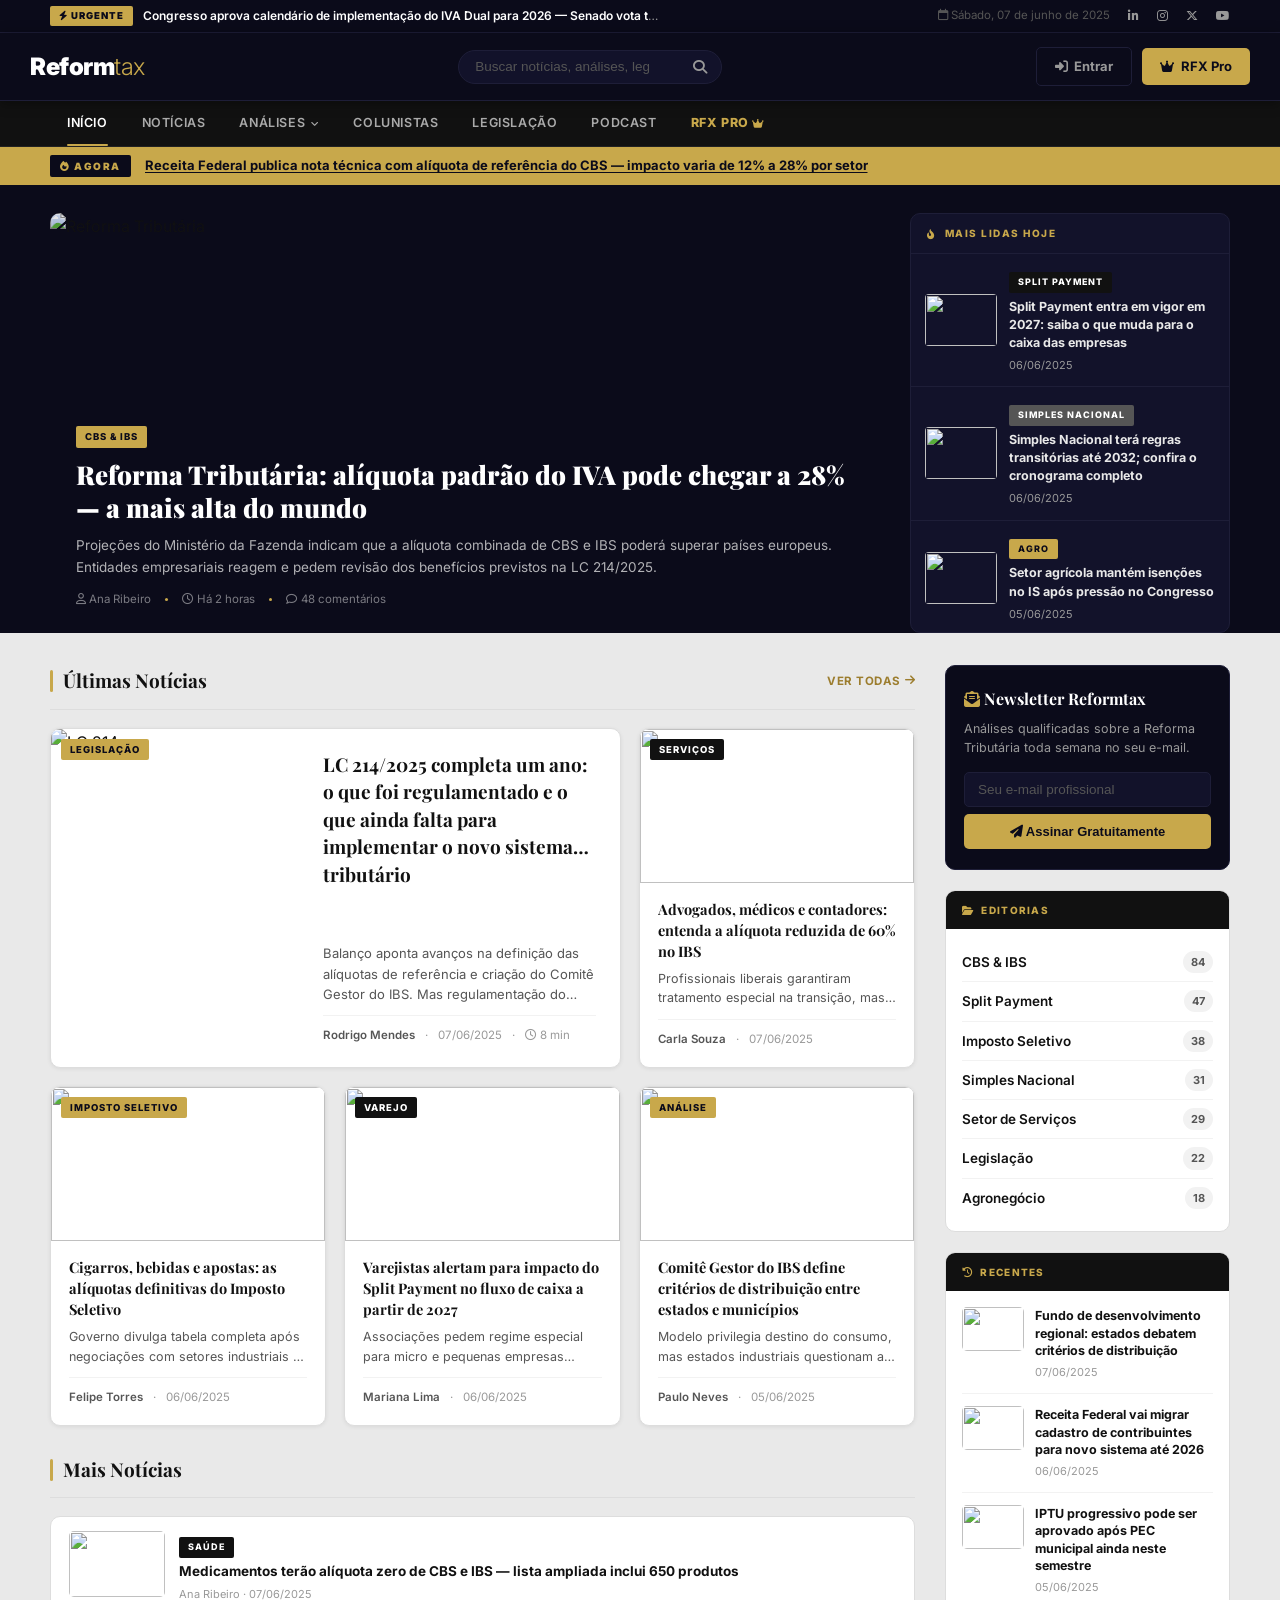
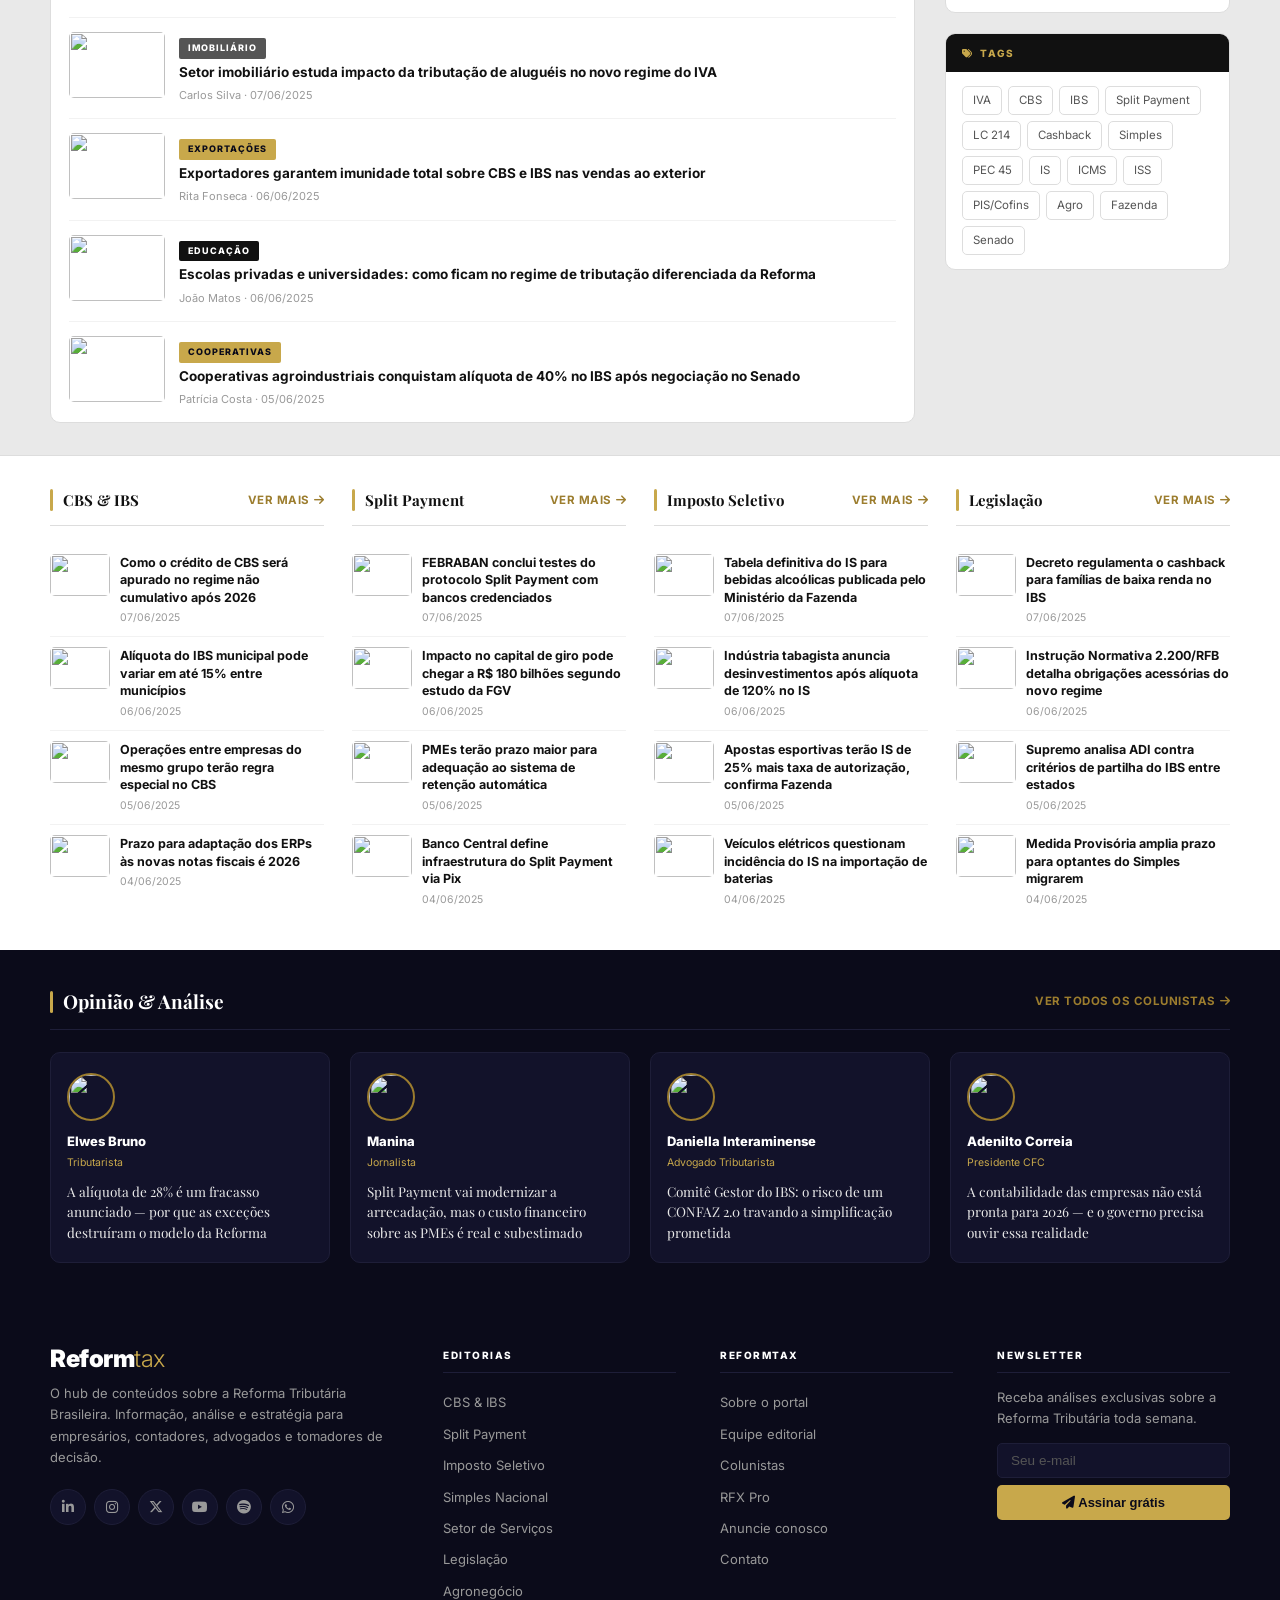
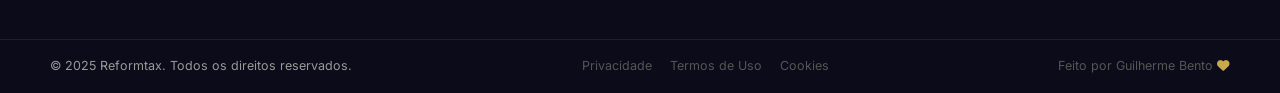
==== commit d54ff2de: "fix: tag hero compacta, caixa lateral 4 itens alinhados com hero - align-items: flex-start no overla" ====
--- a/index.html
+++ b/index.html
@@ -218,12 +218,14 @@
   background: linear-gradient(to top, rgba(11,11,26,.96) 0%, rgba(11,11,26,.45) 50%, rgba(11,11,26,.1) 100%);
   display: flex; flex-direction: column; justify-content: flex-end;
   padding: 28px 26px 24px;
-}
-.hero-tag { margin-bottom: 10px; }
+  align-items: flex-start; /* impede que filhos estiquem na largura */
+}
+.hero-tag { margin-bottom: 10px; align-self: flex-start; }
 .hero-title {
   font-family: var(--font-serif);
   font-size: 26px; font-weight: 900; line-height: 1.3;
   color: var(--white); margin-bottom: 10px;
+  align-self: stretch; /* título ocupa a largura toda */
 }
 .hero-title a { color: var(--white); }
 .hero-title a:hover { color: var(--gold-light); }
@@ -231,21 +233,25 @@
   font-size: 13.5px; color: rgba(233,233,233,.75);
   line-height: 1.6; margin-bottom: 12px;
   display: -webkit-box; -webkit-line-clamp: 2; -webkit-box-orient: vertical; overflow: hidden;
+  align-self: stretch;
 }
 .hero-meta {
   display: flex; gap: 14px; font-size: 11.5px;
   color: rgba(233,233,233,.5); align-items: center;
+  align-self: flex-start;
 }
 .hero-dot { width: 3px; height: 3px; background: var(--gold); border-radius: 50%; }
 
-/* Hero lista lateral */
+/* Hero lista lateral — altura idêntica ao hero-main, 4 itens distribuídos */
 .hero-side {
   background: var(--navy-card);
   border: 1px solid var(--navy-border);
   border-radius: var(--r-lg); overflow: hidden;
+  height: 420px; /* alinha com hero-main */
+  display: flex; flex-direction: column;
 }
 .hero-side-hd {
-  padding: 11px 16px;
+  padding: 11px 16px; flex-shrink: 0;
   font-size: 10px; font-weight: 800; letter-spacing: 1.5px;
   text-transform: uppercase; color: var(--gold);
   border-bottom: 1px solid var(--navy-border);
@@ -255,6 +261,8 @@
   display: flex; gap: 12px; padding: 12px 14px;
   border-bottom: 1px solid var(--navy-border);
   transition: background var(--t); cursor: pointer;
+  flex: 1; /* divide a altura restante igualmente entre os 4 itens */
+  align-items: center;
 }
 .hero-side-item:last-child { border-bottom: none; }
 .hero-side-item:hover { background: rgba(200,168,75,.06); }
@@ -698,14 +706,6 @@
           </div>
         </a>
 
-        <a href="#" class="hero-side-item">
-          <img class="hero-side-thumb" src="https://images.unsplash.com/photo-1450101499163-c8848c66ca85?w=200&q=75&auto=format&fit=crop" alt="">
-          <div class="hero-side-body">
-            <span class="tag" style="font-size:9px;margin-bottom:5px;display:inline-flex;">Fazenda</span>
-            <h4>Ministério da Fazenda divulga calendário de regulamentação até dezembro de 2025</h4>
-            <div class="hero-side-meta">04/06/2025</div>
-          </div>
-        </a>
       </aside>
 
     </div>
